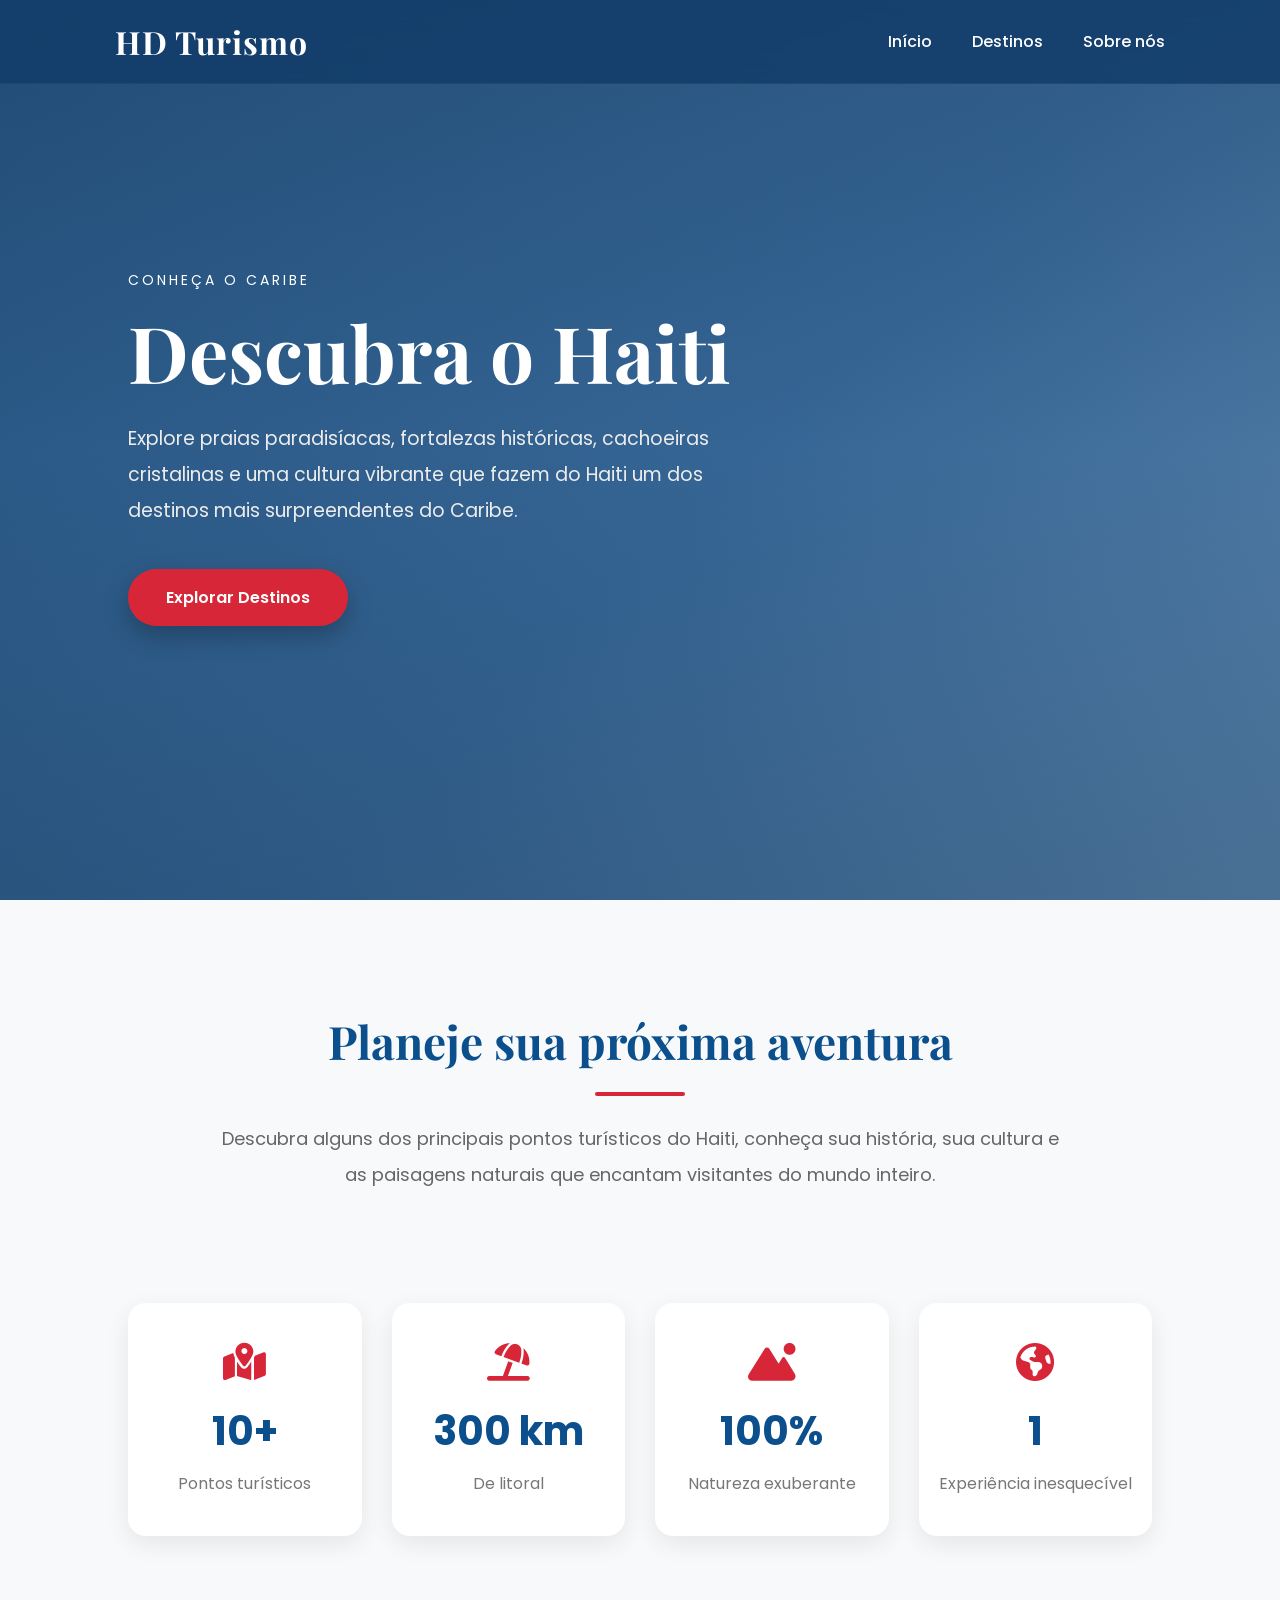
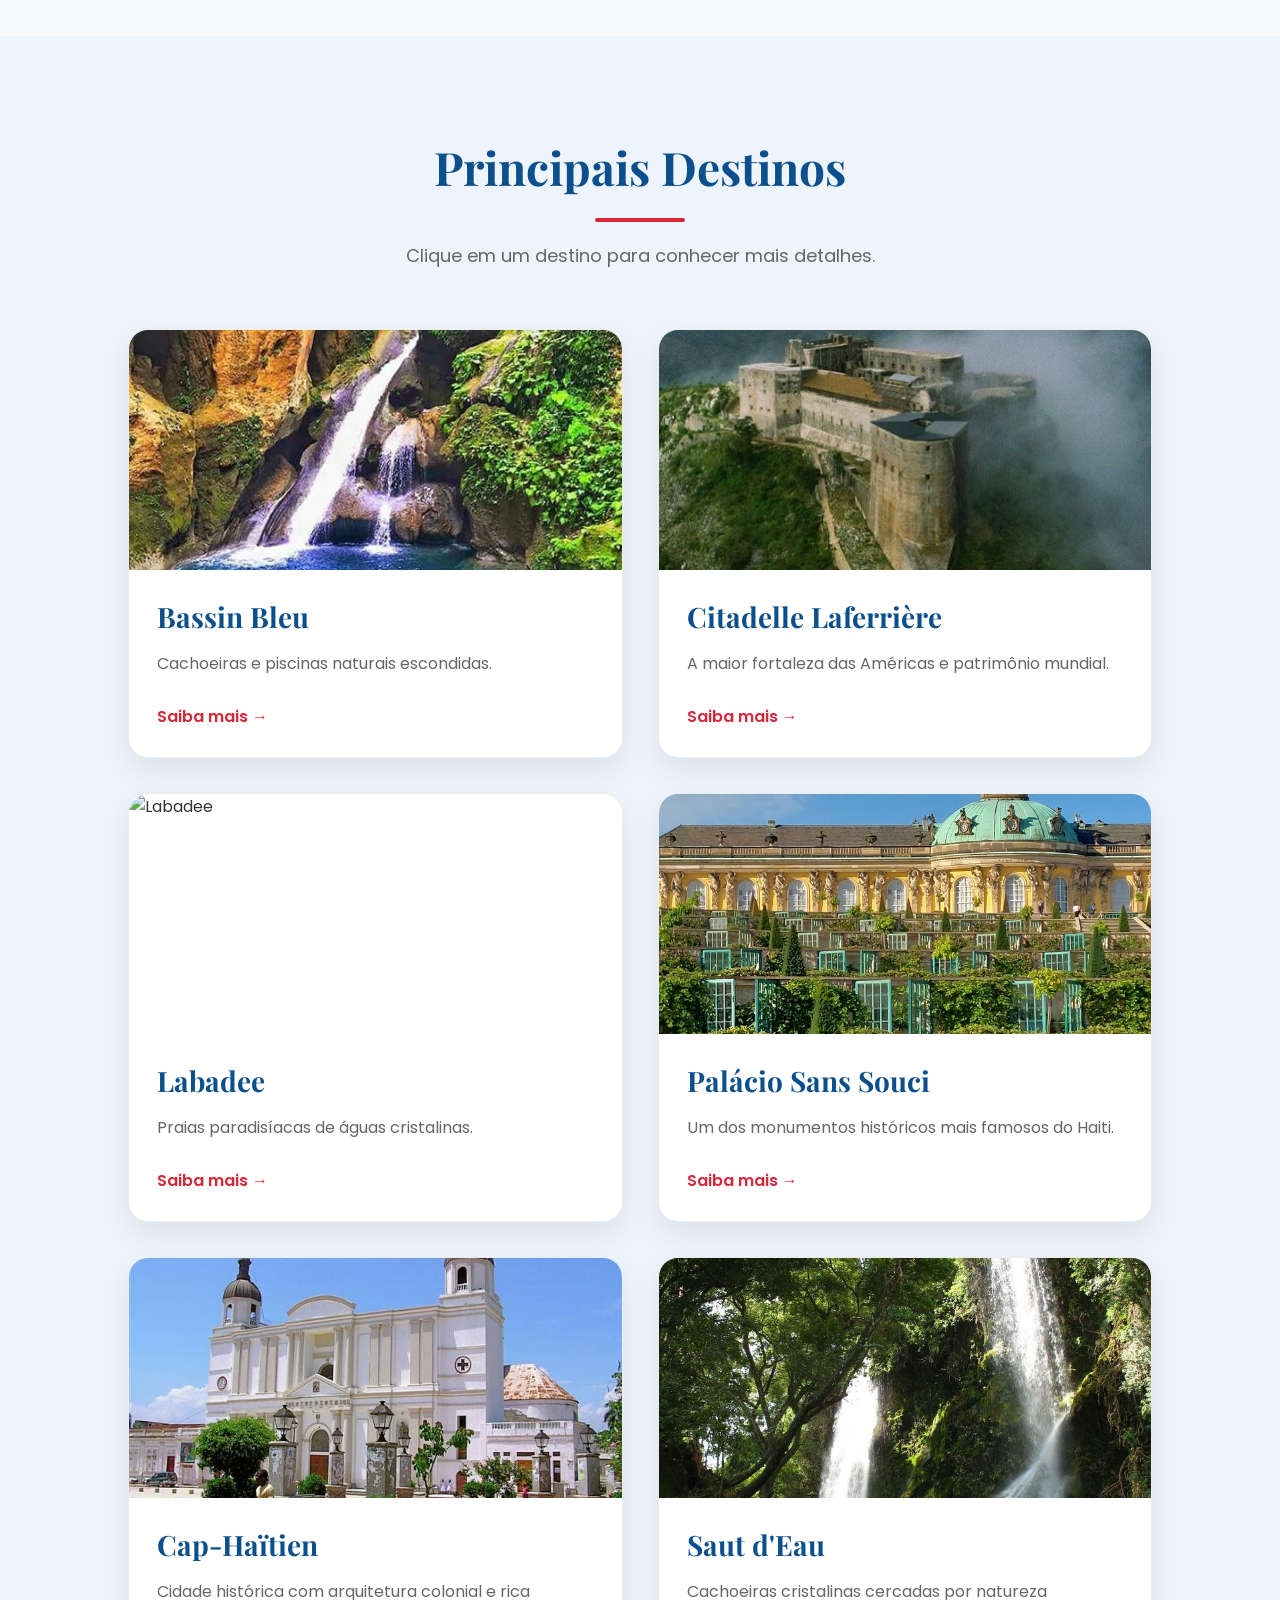
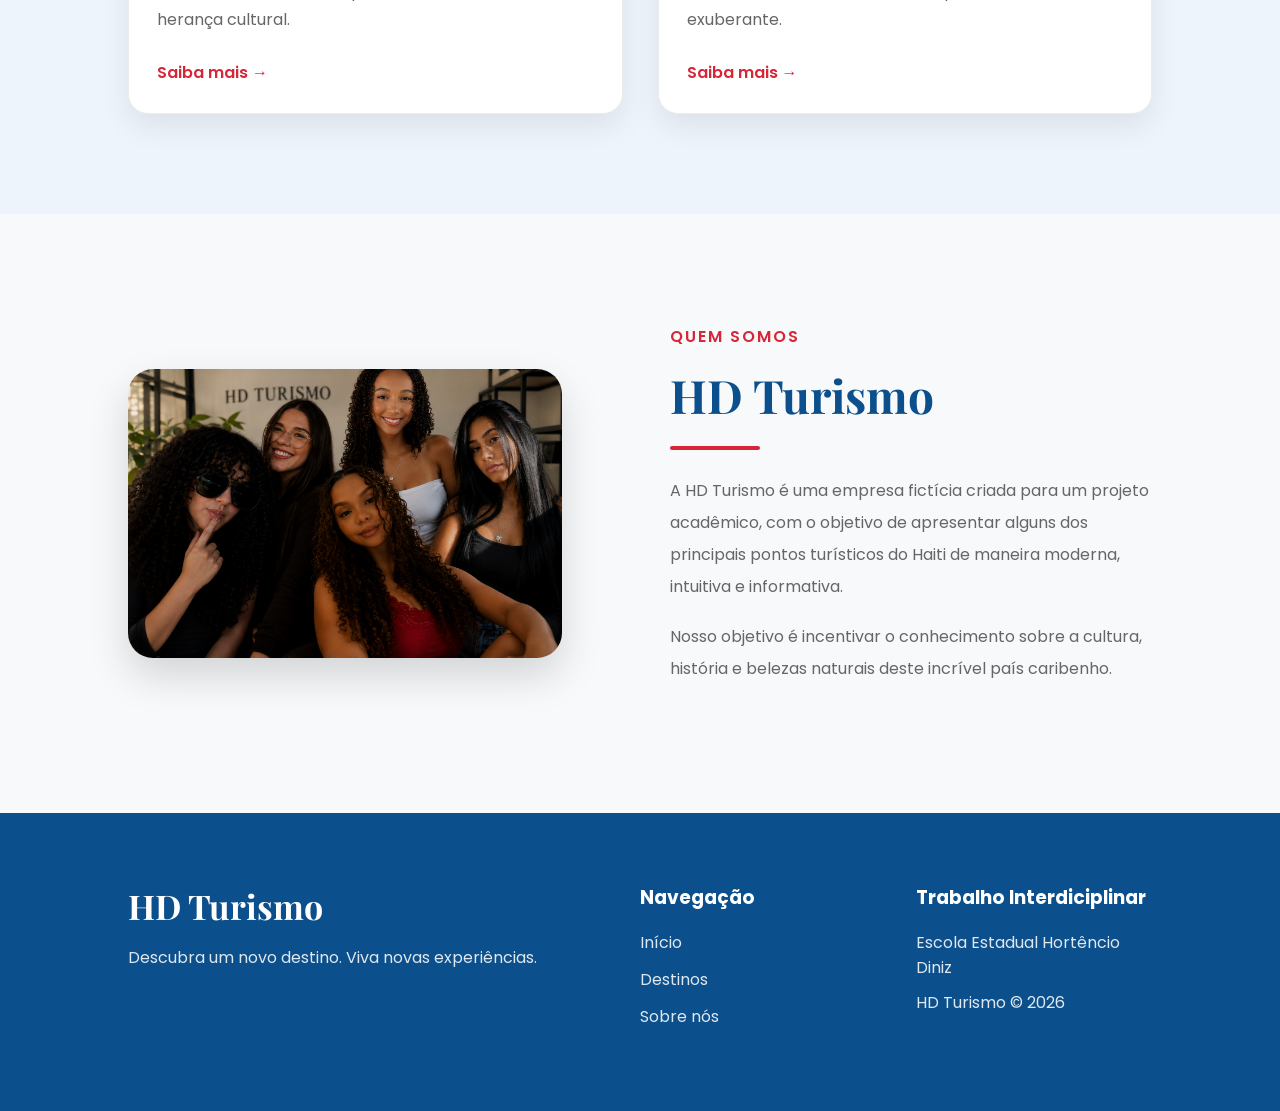
==== index.html @ 5cd9d14e "Primeira versão do projeto" ====
<!DOCTYPE html>
<html lang="pt-BR">

<head>

    <!-- Configurações básicas -->
    <meta charset="UTF-8">
    <meta name="viewport" content="width=device-width, initial-scale=1.0">

    <title>Descubra o Haiti</title>

    <!-- CSS -->
    <link rel="stylesheet" href="styleindex.css">

    <!-- Fonte dos títulos -->
    <link rel="preconnect" href="https://fonts.googleapis.com">
    <link rel="preconnect" href="https://fonts.gstatic.com" crossorigin>

    <link href="https://fonts.googleapis.com/css2?family=Playfair+Display:wght@500;700;800&family=Poppins:wght@300;400;500;600;700&display=swap" rel="stylesheet">

    <!-- Ícones -->
    <link rel="stylesheet"
        href="https://cdnjs.cloudflare.com/ajax/libs/font-awesome/6.7.2/css/all.min.css">

</head>

<body>

    <!-- ========================================================= -->
    <!-- CABEÇALHO -->
    <!-- ========================================================= -->

    <header>

        <div class="logo">
            <h1>HD Turismo</h1>
        </div>

        <nav>

            <a href="#inicio">Início</a>

            <a href="#destinos">Destinos</a>

            <a href="#sobre">Sobre nós</a>

        </nav>

    </header>

    <!-- ========================================================= -->
    <!-- HERO -->
    <!-- ========================================================= -->

    <section class="hero" id="inicio">

        <div class="hero-texto">

            <span>Conheça o Caribe</span>

            <h1>Descubra o Haiti</h1>

            <p>

                Explore praias paradisíacas, fortalezas históricas,
                cachoeiras cristalinas e uma cultura vibrante que fazem
                do Haiti um dos destinos mais surpreendentes do Caribe.

            </p>

            <a href="#destinos" class="botao">

                Explorar Destinos

            </a>

        </div>

    </section>

    <!-- ========================================================= -->
    <!-- INTRODUÇÃO -->
    <!-- ========================================================= -->

    <section class="introducao">

        <h2>Planeje sua próxima aventura</h2>

        <p>

            Descubra alguns dos principais pontos turísticos do Haiti,
            conheça sua história, sua cultura e as paisagens naturais
            que encantam visitantes do mundo inteiro.

        </p>

    </section>

    <!-- ========================================================= -->
    <!-- ESTATÍSTICAS -->
    <!-- ========================================================= -->

    <section class="estatisticas">

        <div class="numero">

            <i class="fa-solid fa-map-location-dot"></i>

            <h3>10+</h3>

            <p>Pontos turísticos</p>

        </div>

        <div class="numero">

            <i class="fa-solid fa-umbrella-beach"></i>

            <h3>300 km</h3>

            <p>De litoral</p>

        </div>

        <div class="numero">

            <i class="fa-solid fa-mountain-sun"></i>

            <h3>100%</h3>

            <p>Natureza exuberante</p>

        </div>

        <div class="numero">

            <i class="fa-solid fa-earth-americas"></i>

            <h3>1</h3>

            <p>Experiência inesquecível</p>

        </div>

    </section>

    <!-- ========================================================= -->
    <!-- DESTINOS -->
    <!-- ========================================================= -->

    <section class="destinos" id="destinos">

        <h2>Principais Destinos</h2>

        <p>

            Clique em um destino para conhecer mais detalhes.

        </p>

        <div class="cards">

            <!-- Card -->
            <a href="Destinos/Bassin/bassin.html" class="card">

                <img src="Destinos/Bassin/bassin.jpeg" alt="Bassin Bleu">

                <div class="card-texto">

                    <h3>Bassin Bleu</h3>

                    <p>

                        Cachoeiras e piscinas naturais escondidas.

                    </p>
            
                    <span>Saiba mais →</span>

                </div>
           
            </a>

            <a href="Destinos/Citadelle/citadelle.html" class="card">

                <img src="Destinos/Citadelle/citadelle.jpeg" alt="Citadelle">

                <div class="card-texto">

                    <h3>Citadelle Laferrière</h3>

                    <p>

                        A maior fortaleza das Américas e patrimônio mundial.

                    </p>

                    <span>Saiba mais →</span>

                </div>

            </a>

            <!-- Card -->

            <a href="Destinos/Labadee/labadee.html" class="card">

                <img src="Destinos/Labadee/Labadee.jpeg" alt="Labadee">

                <div class="card-texto">

                    <h3>Labadee</h3>

                    <p>

                        Praias paradisíacas de águas cristalinas.

                    </p>

                    <span>Saiba mais →</span>

                </div>

            </a>
          
            <!-- Card -->

            <a href="Destinos/Palácio/palacio.html" class="card">

                <img src="Destinos/Palácio/palácio.jpeg" alt="Palácio Sans Souci">

                <div class="card-texto">

                    <h3>Palácio Sans Souci</h3>

                    <p>

                        Um dos monumentos históricos mais famosos do Haiti.

                    </p>

                    <span>Saiba mais →</span>

                </div>

            </a>

            <!-- Card -->

            <a href="Destinos/Cap/cap.html" class="card">

                <img src="Destinos/Cap/cap.jpeg" alt="Cap-Haïtien">

                <div class="card-texto">

                    <h3>Cap-Haïtien</h3>

                    <p>

                        Cidade histórica com arquitetura colonial e rica herança cultural.

                    </p>

                    <span>Saiba mais →</span>

                </div>

            </a>

            <!-- Card -->

            <a href="Destinos/Saut/saut.html" class="card">

                <img src="Destinos/Saut/saut.jpeg" alt="Saut d'Eau">

                <div class="card-texto">

                    <h3>Saut d'Eau</h3>

                    <p>
                        
                        Cachoeiras cristalinas cercadas por natureza exuberante.

                    </p>

                    <span>Saiba mais →</span>

                </div>

            </a>

        </div>

    </section>

    <!-- ========================================================= -->
    <!-- SOBRE -->
    <!-- ========================================================= -->

    <section class="sobre" id="sobre">

        <div class="sobre-imagem">

            <img src="images/hd_equipe.jpeg" alt="Equipe">

        </div>

        <div class="sobre-texto">

            <span>Quem somos</span>

            <h2>HD Turismo</h2>

            <p>

                A HD Turismo é uma empresa fictícia criada para um projeto
                acadêmico, com o objetivo de apresentar alguns dos principais
                pontos turísticos do Haiti de maneira moderna, intuitiva e
                informativa.

            </p>

            <p>

                Nosso objetivo é incentivar o conhecimento sobre a cultura,
                história e belezas naturais deste incrível país caribenho.

            </p>

        </div>

    </section>

    <!-- ========================================================= -->
    <!-- RODAPÉ -->
    <!-- ========================================================= -->

    <footer>

        <div class="footer-logo">

            <h2>HD Turismo</h2>

            <p>

                Descubra um novo destino. Viva novas experiências.

            </p>

        </div>

               <div class="footer-links">

            <h3>Navegação</h3>

            <a href="#inicio">Início</a>
            <a href="#destinos">Destinos</a>
            <a href="#sobre">Sobre nós</a>

        </div>

        <div class="footer-contato">

            <h3>Trabalho Interdiciplinar</h3>

            <p>Escola Estadual Hortêncio Diniz</p>
            <p>HD Turismo © 2026</p>

        </div>

    </footer>

    <script src="script.js"></script>

</body>

</html>
---- styleindex.css ----
/* ==========================================================
   RESET GERAL
========================================================== */

*{
    margin: 0;
    padding: 0;
    box-sizing: border-box;
}

/* Scroll suave ao clicar na navbar */

html{
    scroll-behavior: smooth;
}

/* ==========================================================
   BODY
========================================================== */

body{

    font-family: 'Poppins', sans-serif;

    background: #f8f9fb;

    color: #333;

    overflow-x: hidden;

}

img{
    max-width: 100%;
    display: block;
}

/* ==========================================================
   CABEÇALHO
========================================================== */

header{

    position: fixed;

    top: 0;

    left: 0;

    width: 100%;

    display: flex;

    justify-content: space-between;

    align-items: center;

    padding: 20px 9%;

    background: rgba(18, 60, 105, 0.82);

    backdrop-filter: blur(14px);

    -webkit-backdrop-filter: blur(14px);

    border-bottom: 1px solid rgba(255, 255, 255, 0.041);

    z-index:1000;

    transition:.4s;

}

/* Logo */

.logo h1{

    font-family: 'Playfair Display', serif;

    font-size: 2rem;

    color:white;

    letter-spacing:1px;

}

/* ==========================================================
   MENU
========================================================== */

nav{

    display:flex;

    gap:40px;

}

nav a{

    color: white;

    text-decoration: none;

    font-weight: 500;

    transition: .3s;

    position: relative;

}

/* Linha embaixo */

nav a::after{

    content: "";

    position: absolute;

    left: 0;

    bottom: -6px;

    width: 0;

    height: 2px;

    background: #D72638;

    transition: .3s;

}

nav a:hover::after{

    width:100%;

}

nav a:hover{

    color:#ffffff;

}

/* ==========================================================
   HERO
========================================================== */

.hero{

    width:100%;

    height:100vh;

    background:

    linear-gradient(
        135deg,
        #2B5D8E 0%,
        #3F74A8 55%,
        #6A98C3 100%
    ),

    url("images/banner.jpg");

    background-size: cover;

    background-position:center;

    display: flex;

    align-items: center;

    padding:0 10%;

}

/* Conteúdo */

.hero-texto{

    max-width:650px;

    color:white;

}

/* Texto pequeno */

.hero-texto span{

    color:#ffffff;

    text-transform:uppercase;

    letter-spacing:3px;

    font-size:14px;

}

/* Título */

.hero-texto h1{

    font-family:'Playfair Display', serif;

    font-size:78px;

    margin-top:18px;

    line-height:1.1;

}

/* Texto */

.hero-texto p{

    margin-top:25px;

    font-size:19px;

    line-height:1.9;

    color:#ececec;

}

/* ==========================================================
   BOTÃO
========================================================== */

.botao{

    display:inline-block;

    margin-top:40px;

    padding:16px 38px;

    border-radius:50px;

    background:#D72638;

    color:white;

    text-decoration:none;

    font-weight:600;

    transition:.35s;

    box-shadow:0 10px 25px rgba(0,0,0,.25);

}

.botao:hover{

    transform:translateY(-6px);

    background:#b41d2b;

}

/* ==========================================================
   INTRODUÇÃO
========================================================== */

.introducao{

    padding:110px 10%;

    text-align:center;

}

.introducao h2{

    font-family:'Playfair Display', serif;

    font-size:46px;

    color:#0B4F8C;

    margin-bottom:25px;

}

.introducao p{

    max-width:850px;

    margin:auto;

    line-height:2;

    color:#666;

    font-size:18px;

}

/* ==========================================================
   ESTATÍSTICAS
========================================================== */

.estatisticas{

    display:grid;

    grid-template-columns:repeat(4,1fr);

    gap:30px;

    padding:0 10% 100px;

}

/* Cada card */

.numero{

    background:white;

    border-radius:18px;

    text-align:center;

    padding:40px 20px;

    transition:.35s;

    box-shadow:0 8px 25px rgba(0,0,0,.08);

}

.numero:hover{

    transform:translateY(-10px);

    box-shadow:0 15px 40px rgba(0,0,0,.15);

}

/* Ícone */

.numero i{

    font-size:38px;

    color:#D72638;

    margin-bottom:20px;

}

/* Número */

.numero h3{

    font-size:40px;

    color:#0B4F8C;

}

/* Texto */

.numero p{

    margin-top:10px;

    color:#777;

}

/* ==========================================================
   DESTINOS
========================================================== */

.destinos{

    padding:100px 10%;

    background:#eef4fb;

}

.destinos h2{

    font-family:'Playfair Display', serif;

    font-size:46px;

    color:#0B4F8C;

    text-align:center;

    margin-bottom:20px;

}

.destinos > p{

    text-align:center;

    color:#666;

    margin-bottom:60px;

    font-size:18px;

}

/* ==========================================================
   GRID DOS CARDS
========================================================== */

.cards{

    display:grid;

    grid-template-columns:repeat(auto-fit,minmax(320px,1fr));

    gap:35px;

}

/* ==========================================================
   CARD
========================================================== */

.card{

    background:white;

    border-radius:20px;

    overflow:hidden;

    text-decoration:none;

    color:inherit;

    box-shadow:0 12px 30px rgba(0,0,0,.08);

    transition:.4s;

}

.card:hover{

    transform:translateY(-12px);

    box-shadow:0 20px 45px rgba(0,0,0,.18);

}

/* ==========================================================
   IMAGEM
========================================================== */

.card img{

    width:100%;

    height:240px;

    object-fit:cover;

    transition:.5s;

}

.card:hover img{

    transform:scale(1.08);

}

/* ==========================================================
   TEXTO
========================================================== */

.card-texto{

    padding:28px;

}

.card-texto h3{

    font-family:'Playfair Display', serif;

    font-size:28px;

    color:#0B4F8C;

    margin-bottom:15px;

}

.card-texto p{

    color:#666;

    line-height:1.8;

    margin-bottom:25px;

}

.card-texto span{

    color:#D72638;

    font-weight:600;

    transition:.3s;

}

.card:hover span{

    letter-spacing:1px;

}

/* ==========================================================
   SOBRE NÓS
========================================================== */

.sobre{

    display:grid;

    grid-template-columns:1fr 1fr;

    align-items:center;

    gap:60px;

    padding:110px 10%;

}

/* ==========================================================
   IMAGEM
========================================================== */

.sobre-imagem img{

    width: 90%;

    border-radius:25px;

    box-shadow:0 18px 40px rgba(0,0,0,.15);

}

/* ==========================================================
   TEXTO
========================================================== */

.sobre-texto span{

    color:#D72638;

    font-weight:600;

    letter-spacing:2px;

    text-transform:uppercase;

}

.sobre-texto h2{

    font-family:'Playfair Display', serif;

    font-size:46px;

    color:#0B4F8C;

    margin:15px 0 25px;

}

.sobre-texto p{

    line-height:2;

    color:#666;

    margin-bottom:18px;

}

/* ==========================================================
   RODAPÉ
========================================================== */

footer{

    background:#0B4F8C;

    color:white;

    padding:70px 10%;

    display:grid;

    grid-template-columns:2fr 1fr 1fr;

    gap:40px;

}

.footer-logo h2{

    font-family:'Playfair Display', serif;

    margin-bottom:15px;

    font-size:34px;

}

.footer-logo p{

    color:#dfe7ef;

    line-height:1.8;

}

.footer-links h3,
.footer-contato h3{

    margin-bottom:18px;

}

.footer-links{

    display:flex;

    flex-direction: column;

}

.footer-links a{

    color:#dfe7ef;

    text-decoration:none;

    margin-bottom:12px;

    transition:.3s;

}

.footer-links a:hover{

    color:white;

    padding-left:8px;

}

.footer-contato p{

    color:#dfe7ef;

    margin-bottom:10px;

}

/* ==========================================================
   RESPONSIVIDADE
========================================================== */

@media(max-width:1100px){

    .hero-texto h1{

        font-size:60px;

    }

    .estatisticas{

        grid-template-columns:repeat(2,1fr);

    }

    .sobre{

        grid-template-columns:1fr;

    }

    footer{

        grid-template-columns:1fr;

        text-align:center;

    }

}

@media(max-width:768px){

    header{

        flex-direction:column;

        gap:20px;

        padding:18px;

    }

    nav{

        gap:20px;

        flex-wrap:wrap;

        justify-content:center;

    }

    .hero{

        justify-content:center;

        text-align:center;

        padding:0 8%;

    }

    .hero-texto h1{

        font-size:46px;

    }

    .hero-texto p{

        font-size:17px;

    }

    .introducao h2,
    .destinos h2,
    .sobre-texto h2{

        font-size:36px;

    }

    .estatisticas{

        grid-template-columns:1fr;

    }

    .cards{

        grid-template-columns:1fr;

    }

}

@media(max-width:500px){

    .hero-texto h1{

        font-size:38px;

    }

    .botao{

        width:100%;

        text-align:center;

    }

    .logo h1{

        font-size:28px;

    }

}

/* ==========================================================
   ACABAMENTO DO SITE
   (Cole no final do CSS)
========================================================== */


/* ==========================================================
   SCROLL PERSONALIZADO
========================================================== */

html{

    scroll-behavior: smooth;

}

::-webkit-scrollbar{

    width:12px;

}

::-webkit-scrollbar-track{

    background:#eef3f8;

}

::-webkit-scrollbar-thumb{

    background:#D72638;

    border-radius:20px;

}

::-webkit-scrollbar-thumb:hover{

    background:#b41d2b;

}


/* ==========================================================
   SELEÇÃO DE TEXTO
========================================================== */

::selection{

    background:#D72638;

    color:white;

}


/* ==========================================================
   ESPAÇAMENTO AO CLICAR NA NAVBAR
========================================================== */

section{

    scroll-margin-top:100px;

}


/* ==========================================================
   LINHA ABAIXO DOS TÍTULOS
========================================================== */

.introducao h2::after,
.destinos h2::after{

    content:"";

    display:block;

    width:90px;

    height:4px;

    margin:20px auto;

    background:#D72638;

    border-radius:30px;

}


/* Na seção Sobre Nós a linha fica alinhada à esquerda */

.sobre-texto h2::after{

    content:"";

    display:block;

    width:90px;

    height:4px;

    margin:20px 0;

    background:#D72638;

    border-radius:30px;

}


/* ==========================================================
   HERO
========================================================== */

.hero{

    position:relative;

}

.hero::before{

    content:"";

    position:absolute;

    inset:0;

    background:linear-gradient(

        rgba(0,0,0,.55),

        rgba(0,0,0,.35),

        rgba(0,0,0,.70)

    );

}

.hero-texto{

    position:relative;

    z-index:2;

}


/* ==========================================================
   BOTÃO COM BRILHO
========================================================== */

.botao{

    position:relative;

    overflow:hidden;

}

.botao::before{

    content:"";

    position:absolute;

    top:0;

    left:-130%;

    width:70%;

    height:100%;

    background:rgba(255,255,255,.35);

    transform:skewX(-25deg);

    transition:.8s;

}

.botao:hover::before{

    left:160%;

}


/* ==========================================================
   MELHORIA NOS CARDS
========================================================== */

.card{

    border:1px solid #ececec;

}

.card:hover{

    border-color:#D72638;

}


/* ==========================================================
   NAVBAR AO ROLAR A PÁGINA
========================================================== */

header.scroll{

    background:rgba(255,255,255,.97);

    backdrop-filter:blur(18px);

    box-shadow:0 10px 30px rgba(0,0,0,.10);

}

header.scroll .logo h1{

    color:#0B4F8C;

}

header.scroll nav a{

    color:#333;

}

header.scroll nav a:hover{

    color:#D72638;

}

header.ativo{

    background: rgba(11,79,140,.97);

    box-shadow: 0 8px 25px rgba(0,0,0,.20);

}

.hero::before,
.titulo::before{

    content:"";
    position:absolute;
    inset:0;

    background:
    linear-gradient(
        rgba(10,35,60,.30),
        rgba(10,35,60,.18),
        rgba(10,35,60,.35)
    );

}

.hero,
.titulo{
    position: relative;
}

.hero-texto,
.titulo > *{
    position: relative;
    z-index: 2;
}
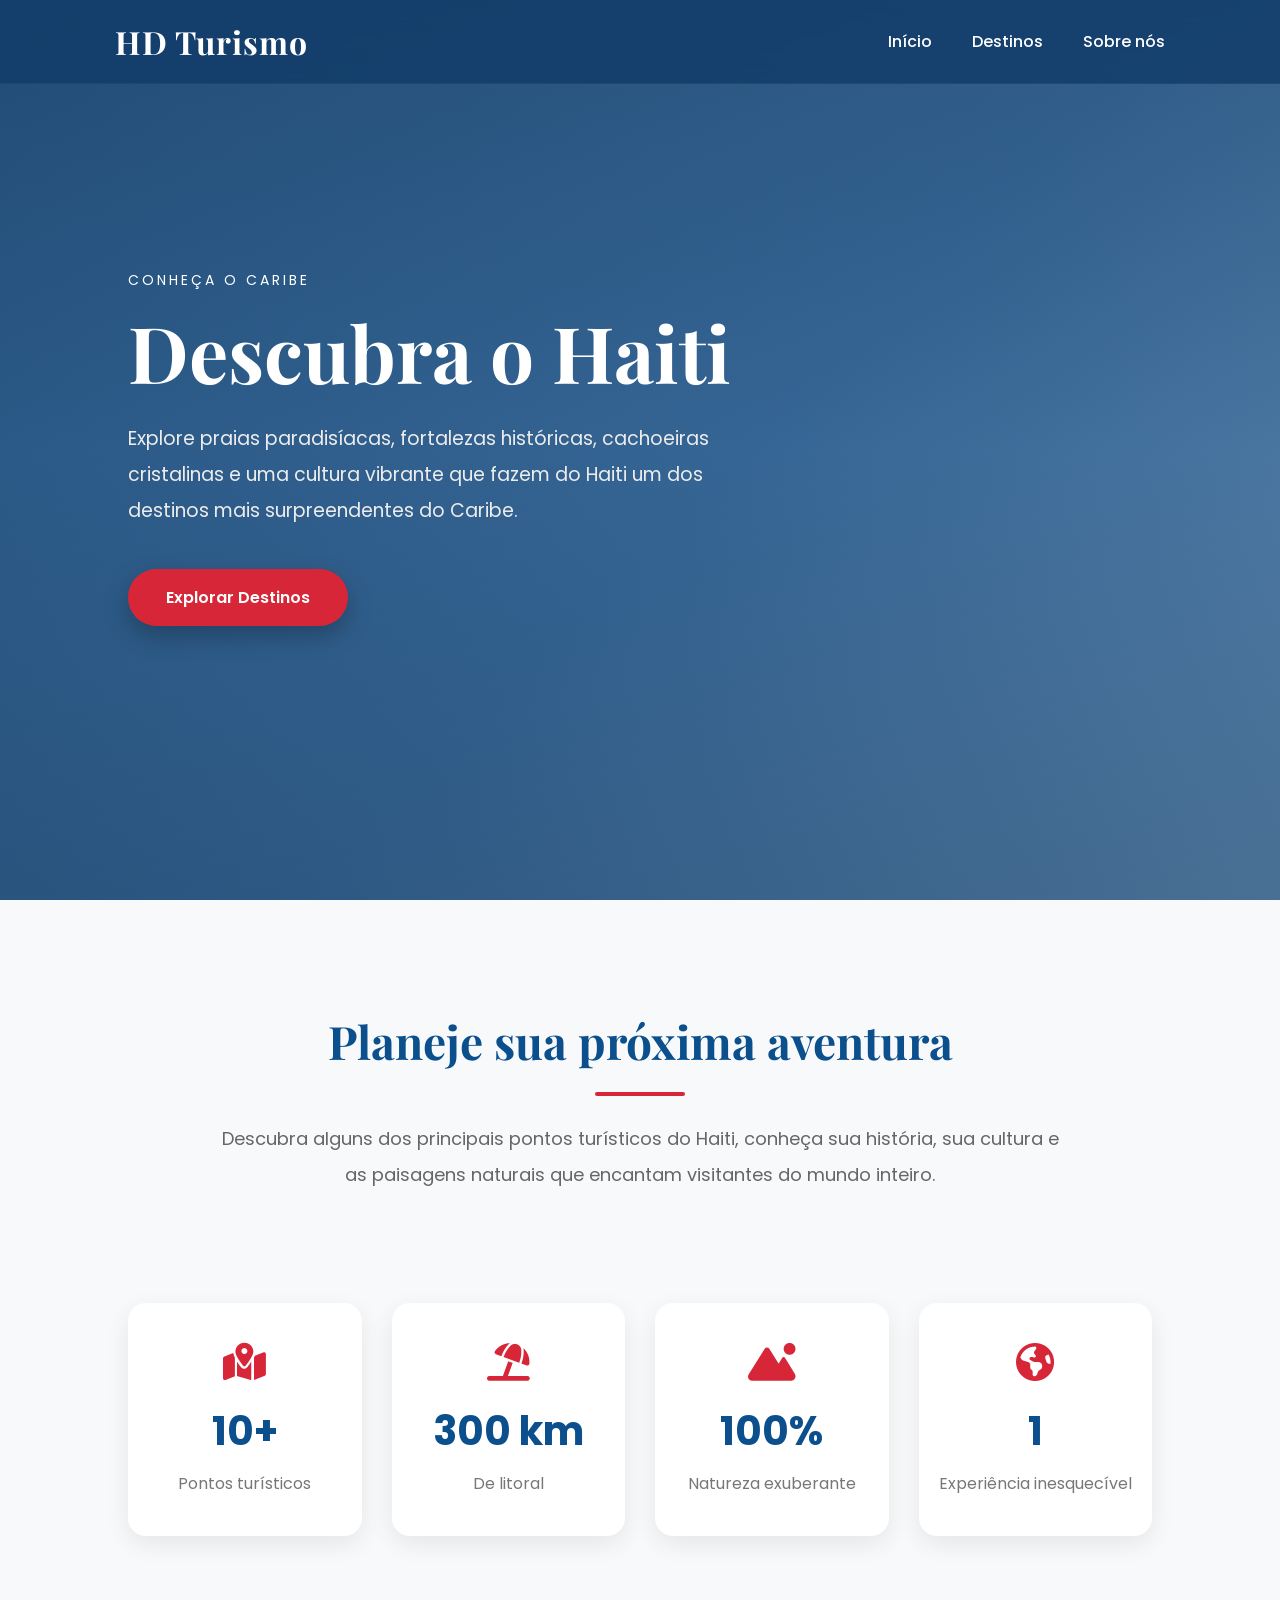
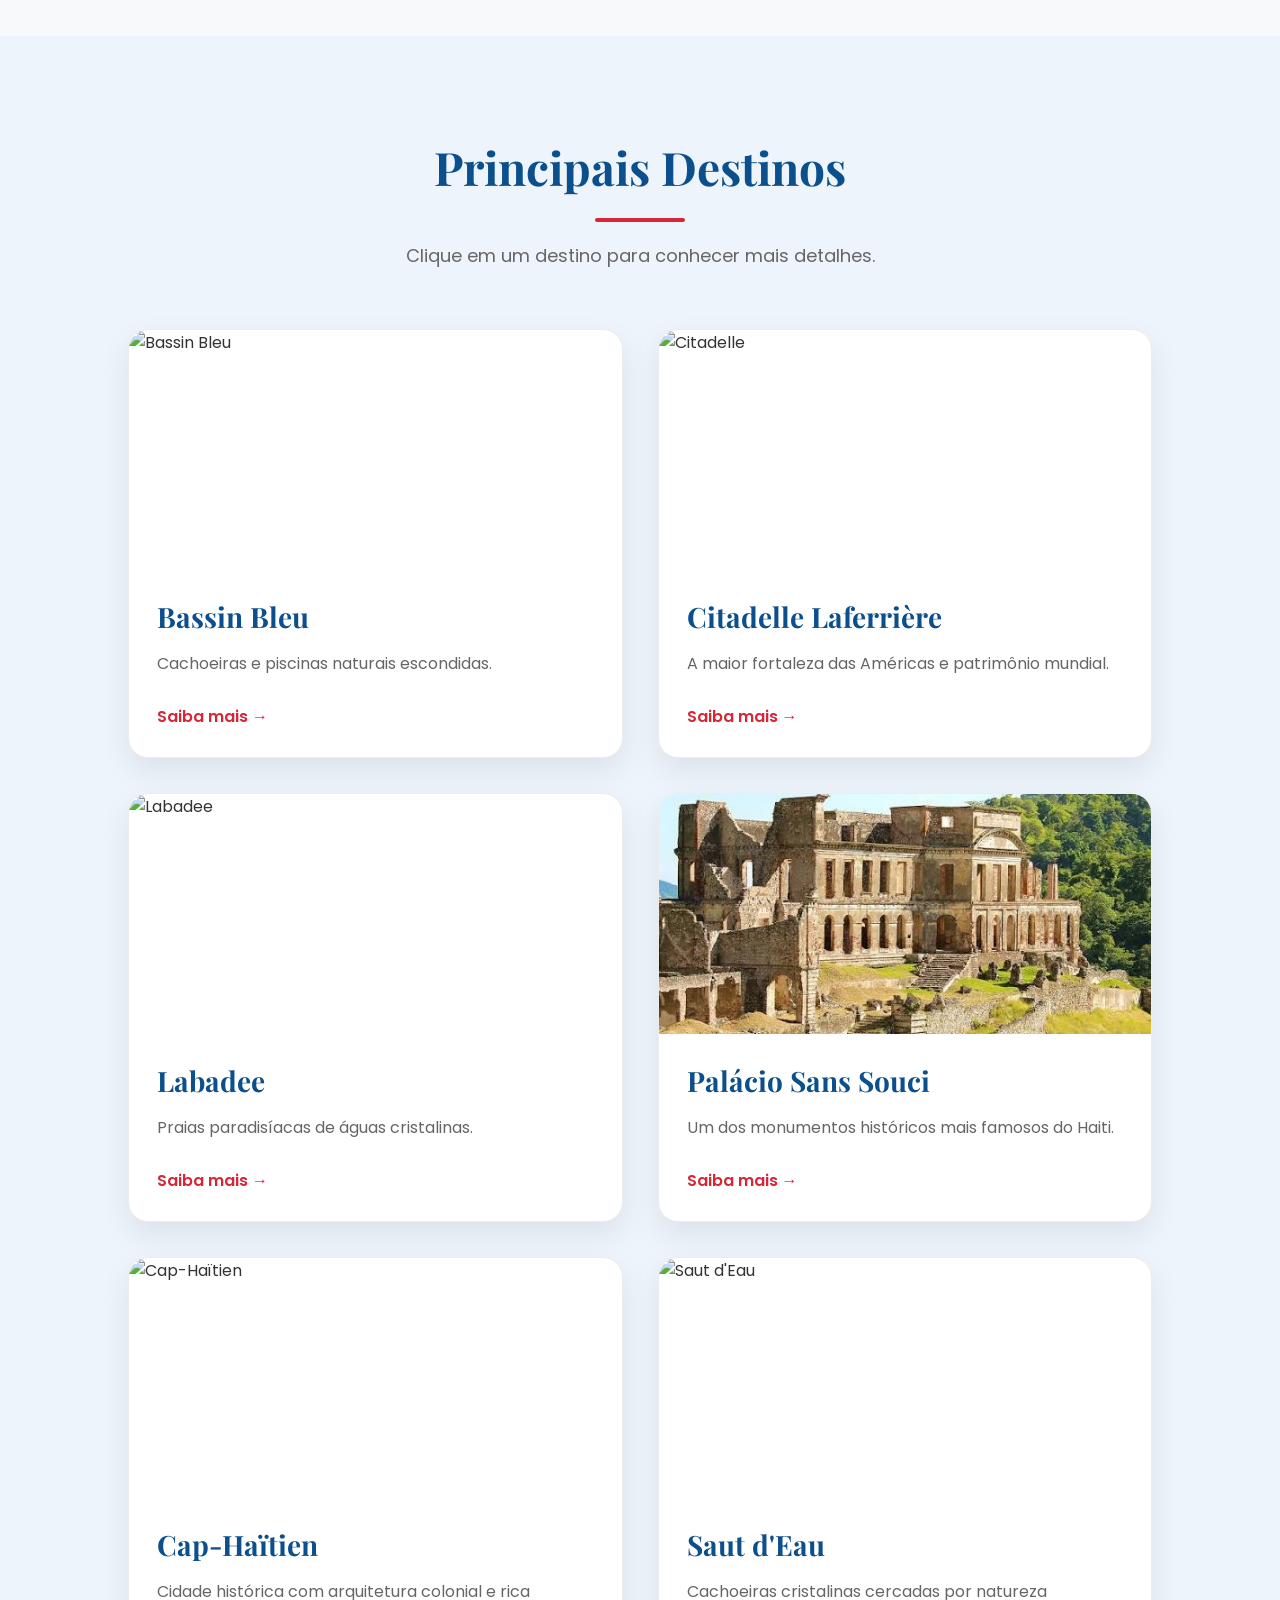
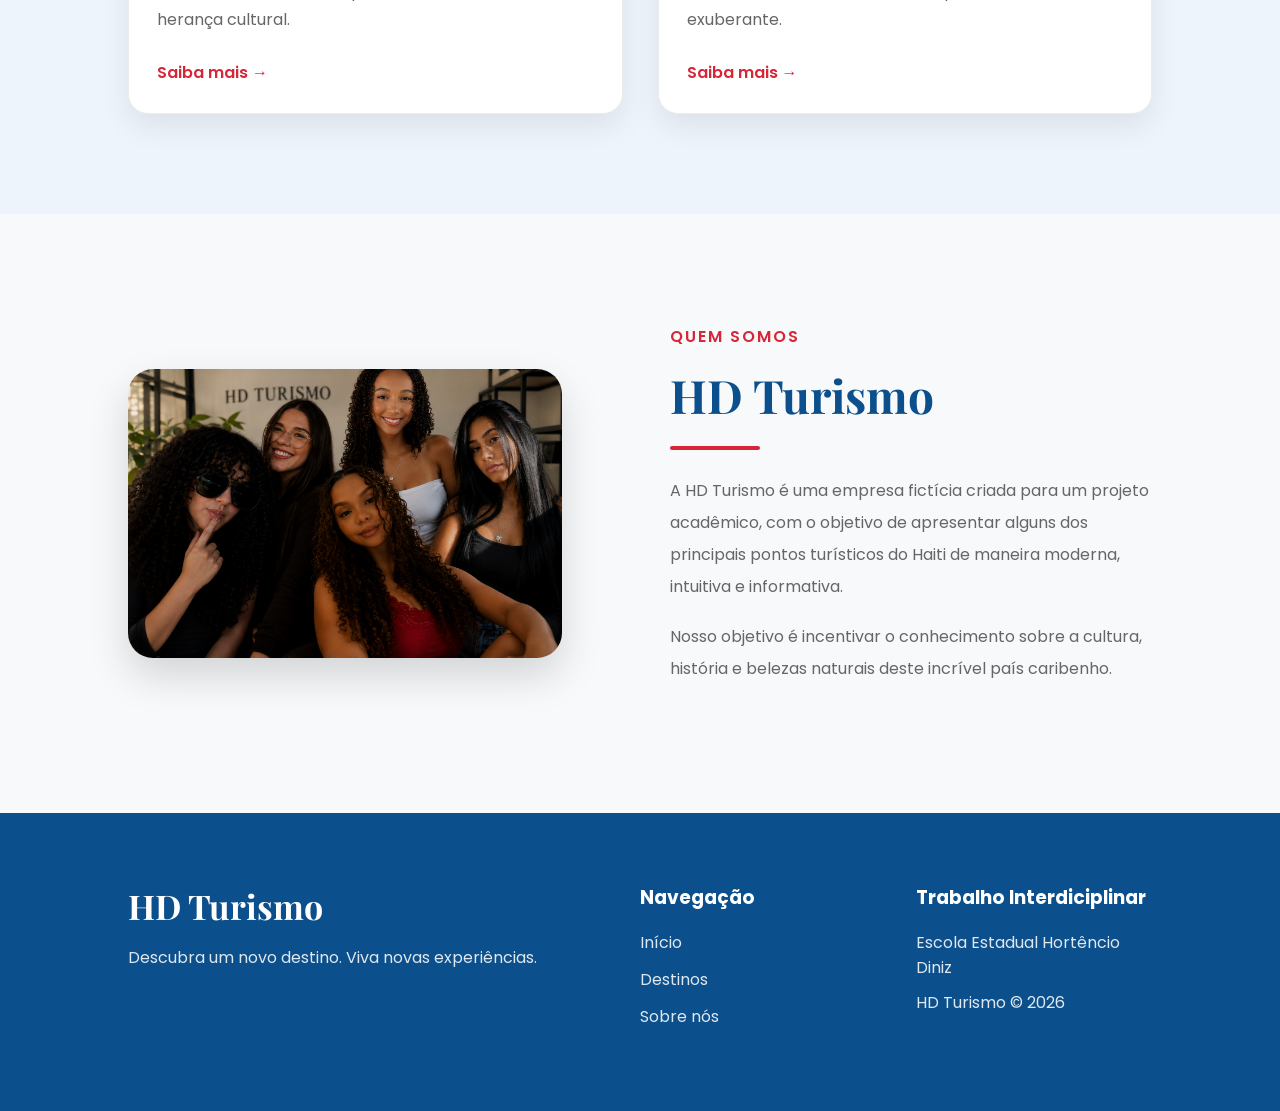
==== commit 01b2ca50: "Atualizações de erro" ====
--- a/index.html
+++ b/index.html
@@ -161,9 +161,9 @@
         <div class="cards">
 
             <!-- Card -->
-            <a href="Destinos/Bassin/bassin.html" class="card">
-
-                <img src="Destinos/Bassin/bassin.jpeg" alt="Bassin Bleu">
+            <a href="Destinos/bassin/bassin.html" class="card">
+
+                <img src="Destinos/bassin/bassin.jpeg" alt="Bassin Bleu">
 
                 <div class="card-texto">
 
@@ -181,9 +181,9 @@
            
             </a>
 
-            <a href="Destinos/Citadelle/citadelle.html" class="card">
-
-                <img src="Destinos/Citadelle/citadelle.jpeg" alt="Citadelle">
+            <a href="Destinos/citadelle/citadelle.html" class="card">
+
+                <img src="Destinos/citadelle/citadelle.jpeg" alt="Citadelle">
 
                 <div class="card-texto">
 
@@ -205,7 +205,7 @@
 
             <a href="Destinos/Labadee/labadee.html" class="card">
 
-                <img src="Destinos/Labadee/Labadee.jpeg" alt="Labadee">
+                <img src="Destinos/labadee/labadee.jpeg" alt="Labadee">
 
                 <div class="card-texto">
 
@@ -225,9 +225,9 @@
           
             <!-- Card -->
 
-            <a href="Destinos/Palácio/palacio.html" class="card">
-
-                <img src="Destinos/Palácio/palácio.jpeg" alt="Palácio Sans Souci">
+            <a href="Destinos/palacio/palacio.html" class="card">
+
+                <img src="Destinos/palacio/palácio.jpeg" alt="Palácio Sans Souci">
 
                 <div class="card-texto">
 
@@ -247,9 +247,9 @@
 
             <!-- Card -->
 
-            <a href="Destinos/Cap/cap.html" class="card">
-
-                <img src="Destinos/Cap/cap.jpeg" alt="Cap-Haïtien">
+            <a href="Destinos/cap/cap.html" class="card">
+
+                <img src="Destinos/cap/cap.jpeg" alt="Cap-Haïtien">
 
                 <div class="card-texto">
 
@@ -269,9 +269,9 @@
 
             <!-- Card -->
 
-            <a href="Destinos/Saut/saut.html" class="card">
-
-                <img src="Destinos/Saut/saut.jpeg" alt="Saut d'Eau">
+            <a href="Destinos/saut/saut.html" class="card">
+
+                <img src="Destinos/saut/saut.jpeg" alt="Saut d'Eau">
 
                 <div class="card-texto">
 
--- a/styleindex.css
+++ b/styleindex.css
@@ -803,6 +803,74 @@
 
     }
 
+    @media (min-width:769px) and (max-width:1024px){
+
+    section{
+        padding:90px 6%;
+    }
+
+    header{
+        padding:18px 6%;
+    }
+
+    nav{
+        gap:25px;
+    }
+
+    .titulo{
+        padding-top:170px;
+    }
+
+    .titulo h1{
+        font-size:56px;
+    }
+
+    .titulo p{
+        font-size:18px;
+        max-width:700px;
+        margin:auto;
+    }
+
+    .informacoes{
+        grid-template-columns:repeat(2,1fr);
+        gap:20px;
+    }
+
+    .grid{
+        grid-template-columns:1fr;
+        gap:40px;
+    }
+
+    .cards{
+        grid-template-columns:repeat(2,1fr);
+        gap:25px;
+    }
+
+    .descricao h2,
+    .historia h2,
+    .mapa h2,
+    .galeria h2,
+    .curiosidades h2{
+        font-size:42px;
+    }
+
+    iframe{
+        height:420px;
+    }
+
+    footer{
+        grid-template-columns:1fr;
+        text-align:center;
+        gap:30px;
+    }
+
+    img{
+        max-width:100%;
+        height:auto;
+    }
+
+}
+
 }
 
 /* ==========================================================
